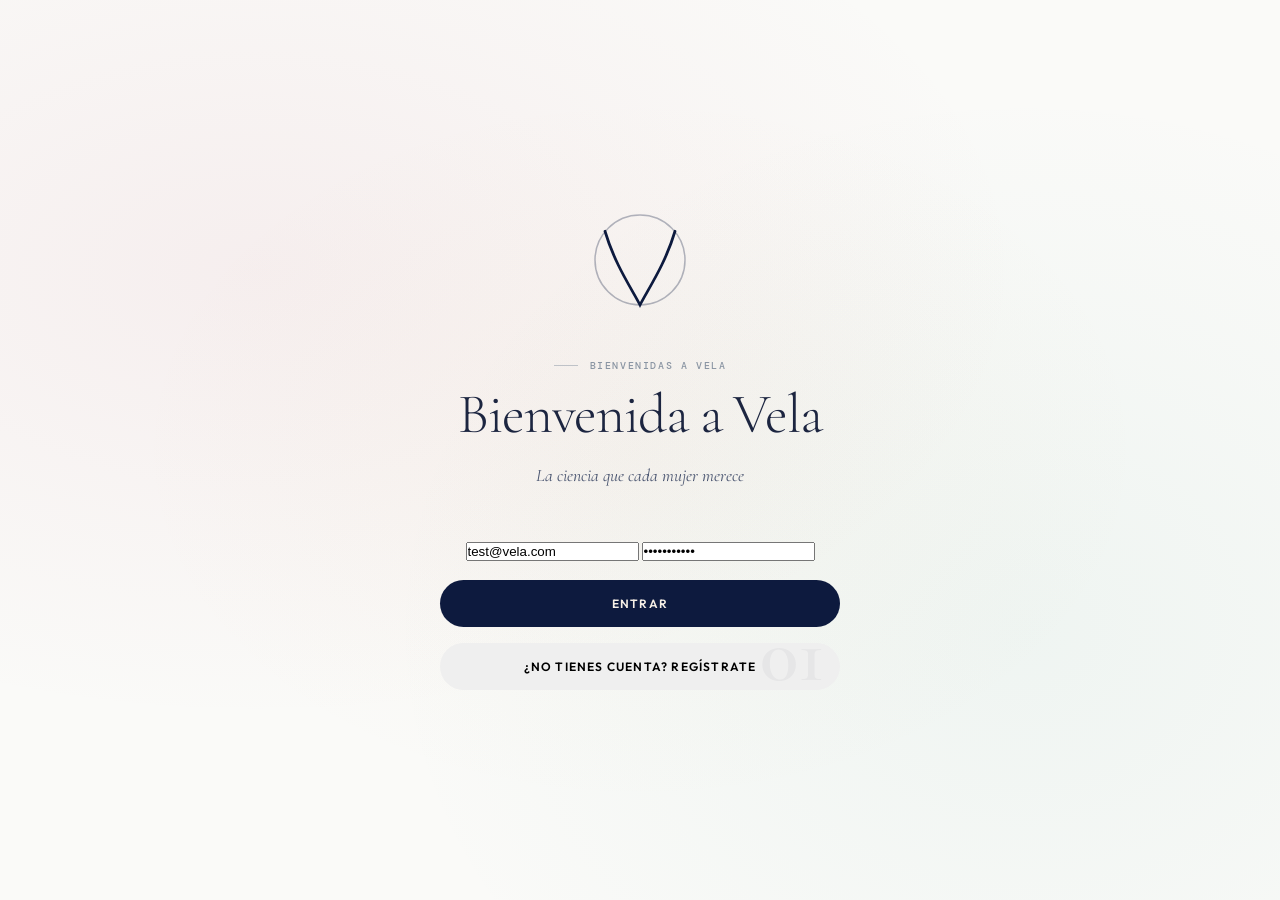
==== index.html @ a9e1105e "rebranding" ====
<!DOCTYPE html>
<html lang="es">

<head>
    <meta charset="UTF-8">
    <meta name="viewport" content="width=device-width, initial-scale=1.0">
    <title>Vela - Login</title>
    <link
        href="https://fonts.googleapis.com/css2?family=Cormorant+Garamond:ital,wght@0,300;0,400;0,500;0,600;1,300;1,400;1,500&family=Outfit:wght@300;400;500;600;700&family=DM+Mono:ital,wght@0,400;0,500;1,400&display=swap"
        rel="stylesheet">
    <link rel="stylesheet" href="css/styles.css">
</head>

<body class="glow-bg">
    <div style="min-height: 100vh; display: flex; align-items: center; justify-content: center; padding: 24px;">
        <div class="reveal" style="max-width: 400px; width: 100%; text-align: center; position: relative;">
            <div class="ghost-text">01</div>
            
            <div style="margin-bottom: 40px;">
                <svg width="100" height="100" viewBox="0 0 80 80" fill="none" xmlns="http://www.w3.org/2000/svg">
                    <circle cx="40" cy="40" r="36" stroke="var(--midnight)" stroke-width="1.2" opacity="0.3" />
                    <path d="M 12 17 C 20 44 34 64 40 76 C 46 64 60 44 68 17" stroke="var(--midnight)"
                        stroke-width="2.2" stroke-linecap="round" fill="none" />
                </svg>
            </div>

            <div class="label" style="justify-content: center;">BIENVENIDAS A VELA</div>
            <h1 data-i18n="auth.welcome">La ciencia que cada mujer merece.</h1>
            <p class="mt-4" style="font-family: var(--serif); font-style: italic; color: var(--slate); font-size: 1.1rem;" data-i18n="auth.subtitle">Designed for her biology.</p>

            <form id="loginForm" style="margin-top: 48px;">
                <input type="email" id="email" placeholder="Email" value="test@vela.com" required
                    data-i18n="auth.email_label">
                <input type="password" id="password" placeholder="Contraseña" value="password123" required
                    data-i18n="auth.password_label">

                <button type="submit" class="btn btn-primary btn-full mt-4" data-i18n="auth.login_btn">Iniciar
                    Sesión</button>
            </form>

            <button class="btn btn-secondary btn-full mt-4" onclick="toggleMode()" data-i18n="auth.register_link">
                ¿No tienes cuenta? Regístrate
            </button>

            <p id="errorMsg" style="color: var(--rose); margin-top: 16px; display: none; font-family: var(--mono); font-size: 11px;"></p>
        </div>
    </div>

    <script src="js/translations.js"></script>
    <script src="js/api.js"></script>
    <script>
        // Initialize global settings (Language/Theme)
        api.initApp();

        // Reveal animation observer
        const observer = new IntersectionObserver(entries => {
            entries.forEach(e => {
                if (e.isIntersecting) {
                    e.target.classList.add('visible');
                    observer.unobserve(e.target);
                }
            });
        }, { threshold: 0.1 });

        document.querySelectorAll('.reveal').forEach(el => observer.observe(el));

        // Check if already logged in
        if (api.getToken()) {
            window.location.href = 'dashboard.html';
        }

        document.getElementById('loginForm').addEventListener('submit', async (e) => {
            e.preventDefault();
            const email = document.getElementById('email').value;
            const password = document.getElementById('password').value;
            const errorMsg = document.getElementById('errorMsg');

            try {
                await api.login(email, password);
                window.location.href = 'dashboard.html';
            } catch (error) {
                errorMsg.textContent = 'ERROR / ' + error.message.toUpperCase();
                errorMsg.style.display = 'block';
            }
        });

        function toggleMode() {
            alert('Registro simplificado: Simplemente usa un nuevo email y se creará la cuenta automáticamente.');
        }
    </script>
</body>

</html>
---- css/styles.css ----
:root {
    /* VELA - Brand Palette */
    --midnight: #0D1A3E;
    --midnight-2: #162050;
    --ivory: #F5EFE6;
    --snow: #FAFAF8;
    --rose: #C4647A;
    --rose-light: #E8A0AE;
    --rose-dark: #9E4A5E;
    --sage: #3D9E8A;
    --sage-light: #7DC4B8;
    --sage-dark: #2A7062;
    --gold: #C9913A;
    --gold-light: #E2B96A;
    --gold-dark: #9A6E28;
    --charcoal: #1C2540;
    --slate: #4A5570;
    --silver: #8A95A3;
    --fog: #D5D9E2;

    /* Theme Mappings */
    --primary-color: var(--midnight);
    --secondary-color: var(--ivory);
    --accent-color: var(--rose);
    --text-color: var(--charcoal);
    --text-light: var(--slate);
    --bg-color: var(--snow);
    --card-bg: var(--ivory);
    --border-color: var(--fog);
    --success-color: var(--sage);
    --warning-color: var(--gold);
    --error-color: var(--rose);

    /* Fonts */
    --serif: 'Cormorant Garamond', Georgia, serif;
    --sans: 'Outfit', system-ui, sans-serif;
    --mono: 'DM Mono', monospace;
}

* {
    box-sizing: border-box;
    margin: 0;
    padding: 0;
}

html {
    scroll-behavior: smooth;
}

body {
    font-family: var(--sans);
    background-color: var(--bg-color);
    color: var(--text-color);
    line-height: 1.6;
    min-height: 100vh;
    display: flex;
    flex-direction: column;
    transition: background-color 0.3s ease, color 0.3s ease;
    -webkit-font-smoothing: antialiased;
}

/* ── PREMIUM TEXTURES ─────────────────────────────── */
.glow-bg {
    position: relative;
    overflow: hidden;
}

.glow-bg::before {
    content: '';
    position: absolute;
    inset: 0;
    background:
        radial-gradient(ellipse 60% 50% at 20% 30%, rgba(196, 100, 122, 0.08), transparent),
        radial-gradient(ellipse 50% 60% at 80% 70%, rgba(61, 158, 138, 0.06), transparent),
        radial-gradient(ellipse 40% 40% at 50% 50%, rgba(201, 145, 58, 0.04), transparent);
    pointer-events: none;
    z-index: 0;
}

/* ── LAYOUT ───────────────────────────────────────── */
.container {
    width: 100%;
    max-width: 500px;
    margin: 0 auto;
    padding: 24px 20px;
}

.flex-grid {
    display: grid;
    grid-template-columns: repeat(3, 1fr);
    gap: 12px;
    margin-bottom: 24px;
}

/* ── TYPOGRAPHY ───────────────────────────────────── */
h1, .t-display {
    font-family: var(--serif);
    font-weight: 300;
    line-height: 1.0;
    letter-spacing: -0.02em;
    margin-bottom: 1.25rem;
    font-size: clamp(34px, 10vw, 56px);
}

h2, .t-headline {
    font-family: var(--serif);
    font-weight: 400;
    line-height: 1.1;
    letter-spacing: -0.015em;
    margin-bottom: 1rem;
    font-size: clamp(26px, 6vw, 36px);
}

h3, .t-title {
    font-family: var(--serif);
    font-weight: 500;
    line-height: 1.2;
    margin-bottom: 0.75rem;
    font-size: clamp(18px, 4vw, 24px);
}

.label {
    font-family: var(--mono);
    font-size: 10px;
    font-weight: 500;
    letter-spacing: 0.16em;
    text-transform: uppercase;
    color: var(--silver);
    margin-bottom: 0.75rem;
    display: flex;
    align-items: center;
    gap: 12px;
}

.label::before {
    content: '';
    display: inline-block;
    width: 24px;
    height: 1px;
    background: var(--silver);
    opacity: 0.5;
}

/* ── COMPONENTS ────────────────────────────────────── */
.card {
    background: var(--ivory);
    border-radius: 20px;
    border: 1px solid var(--fog);
    padding: 24px;
    margin-bottom: 20px;
    transition: all 0.35s cubic-bezier(0.16, 1, 0.3, 1);
    position: relative;
    overflow: hidden;
}

.clickable {
    cursor: pointer;
}

.card:active {
    transform: scale(0.98);
    background: #EDE8DF;
}

.ghost-text {
    position: absolute;
    bottom: -5px;
    right: 15px;
    font-family: var(--serif);
    font-size: clamp(40px, 15vw, 80px);
    font-weight: 600;
    color: rgba(13, 26, 62, 0.04);
    line-height: 1;
    user-select: none;
    pointer-events: none;
}

.btn {
    font-family: var(--sans);
    font-size: 0.75rem;
    font-weight: 600;
    letter-spacing: 0.1em;
    padding: 16px 24px;
    border-radius: 100px;
    border: none;
    cursor: pointer;
    transition: all 0.4s cubic-bezier(0.16, 1, 0.3, 1);
    display: inline-block;
    text-align: center;
    text-decoration: none;
    text-transform: uppercase;
    width: auto;
}

.btn-full {
    display: block;
    width: 100%;
}

.btn-primary {
    background: var(--midnight);
    color: var(--ivory);
}

.btn-primary:hover {
    background: var(--midnight-2);
}

/* ── NAVIGATION ───────────────────────────────────── */
.tab-bar {
    position: fixed;
    bottom: 0;
    left: 0;
    right: 0;
    background: rgba(245, 239, 230, 0.9);
    backdrop-filter: blur(20px);
    -webkit-backdrop-filter: blur(20px);
    border-top: 1px solid rgba(13, 26, 62, 0.08);
    display: flex;
    justify-content: space-around;
    padding: 12px 12px calc(12px + env(safe-area-inset-bottom, 10px));
    z-index: 1000;
}

.tab-btn {
    background: none;
    border: none;
    display: flex;
    flex-direction: column;
    align-items: center;
    cursor: pointer;
    flex: 1;
    color: var(--slate);
    transition: all 0.3s ease;
    gap: 6px;
}

.tab-icon {
    font-size: 20px;
    transition: transform 0.3s ease;
    opacity: 0.7;
}

.tab-btn.active {
    color: var(--midnight);
}

.tab-btn.active .tab-icon {
    transform: translateY(-2px);
    opacity: 1;
}

.tab-label {
    font-size: 9px;
    font-weight: 600;
    text-transform: uppercase;
    letter-spacing: 0.1em;
}

/* ── ANIMATIONS ────────────────────────────────────── */
.reveal {
    opacity: 0;
    transform: translateY(15px);
    transition: all 0.9s cubic-bezier(0.16, 1, 0.3, 1);
}

.reveal.visible {
    opacity: 1;
    transform: translateY(0);
}

@keyframes scrollLine {
    0%, 100% { transform: scaleY(1); opacity: 1; }
    50% { transform: scaleY(0.5); opacity: 0.4; }
}

.scroll-line {
    width: 1px;
    height: 40px;
    background: linear-gradient(to bottom, var(--silver), transparent);
    animation: scrollLine 2s ease-in-out infinite;
}

/* ── UTILITIES ─────────────────────────────────────── */
.hidden { display: none !important; }
.text-center { text-align: center; }
.mt-4 { margin-top: 1rem; }
.mb-4 { margin-bottom: 1rem; }
.p-relative { position: relative; }
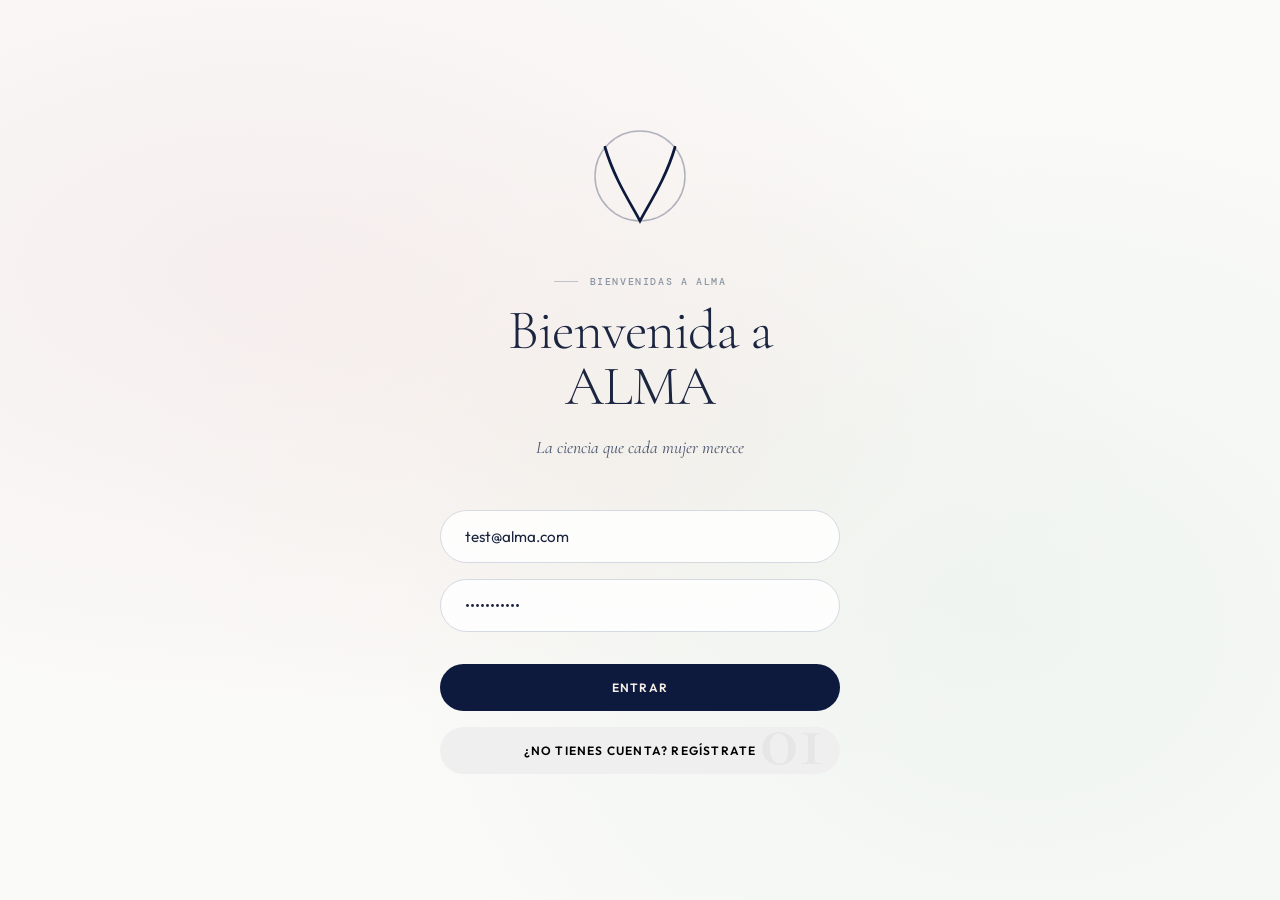
==== commit 55363300: "feat: rebranding completo a ALMA e internacionalización" ====
--- a/index.html
+++ b/index.html
@@ -4,7 +4,7 @@
 <head>
     <meta charset="UTF-8">
     <meta name="viewport" content="width=device-width, initial-scale=1.0">
-    <title>Vela - Login</title>
+    <title>ALMA — Login</title>
     <link
         href="https://fonts.googleapis.com/css2?family=Cormorant+Garamond:ital,wght@0,300;0,400;0,500;0,600;1,300;1,400;1,500&family=Outfit:wght@300;400;500;600;700&family=DM+Mono:ital,wght@0,400;0,500;1,400&display=swap"
         rel="stylesheet">
@@ -24,12 +24,12 @@
                 </svg>
             </div>
 
-            <div class="label" style="justify-content: center;">BIENVENIDAS A VELA</div>
+            <div class="label" style="justify-content: center;">BIENVENIDAS A ALMA</div>
             <h1 data-i18n="auth.welcome">La ciencia que cada mujer merece.</h1>
             <p class="mt-4" style="font-family: var(--serif); font-style: italic; color: var(--slate); font-size: 1.1rem;" data-i18n="auth.subtitle">Designed for her biology.</p>
 
             <form id="loginForm" style="margin-top: 48px;">
-                <input type="email" id="email" placeholder="Email" value="test@vela.com" required
+                <input type="email" id="email" placeholder="Email" value="test@alma.com" required
                     data-i18n="auth.email_label">
                 <input type="password" id="password" placeholder="Contraseña" value="password123" required
                     data-i18n="auth.password_label">
--- a/css/styles.css
+++ b/css/styles.css
@@ -153,6 +153,50 @@
     overflow: hidden;
 }
 
+/* Inputs & Forms */
+input[type="text"],
+input[type="email"],
+input[type="password"],
+input[type="number"],
+input[type="date"],
+select {
+    width: 100%;
+    padding: 16px 24px;
+    border-radius: 100px; /* pill styling matching buttons */
+    border: 1px solid var(--border-color);
+    background: rgba(255, 255, 255, 0.85);
+    color: var(--text-color);
+    font-family: var(--sans);
+    font-size: 0.95rem;
+    margin-bottom: 16px;
+    outline: none;
+    transition: all 0.3s cubic-bezier(0.16, 1, 0.3, 1);
+    -webkit-appearance: none;
+    appearance: none;
+}
+
+/* Specific styling for dates and selects which need a bit more space or different radius */
+input[type="date"],
+select {
+    border-radius: 16px; /* slightly less rounded for date pickers/dropdowns to look better */
+}
+
+input[type="text"]:focus,
+input[type="email"]:focus,
+input[type="password"]:focus,
+input[type="number"]:focus,
+input[type="date"]:focus,
+select:focus {
+    border-color: var(--primary-color);
+    background: #ffffff;
+    box-shadow: 0 0 0 3px rgba(13, 26, 62, 0.08);
+}
+
+input::placeholder {
+    color: var(--silver);
+    opacity: 0.8;
+}
+
 .clickable {
     cursor: pointer;
 }
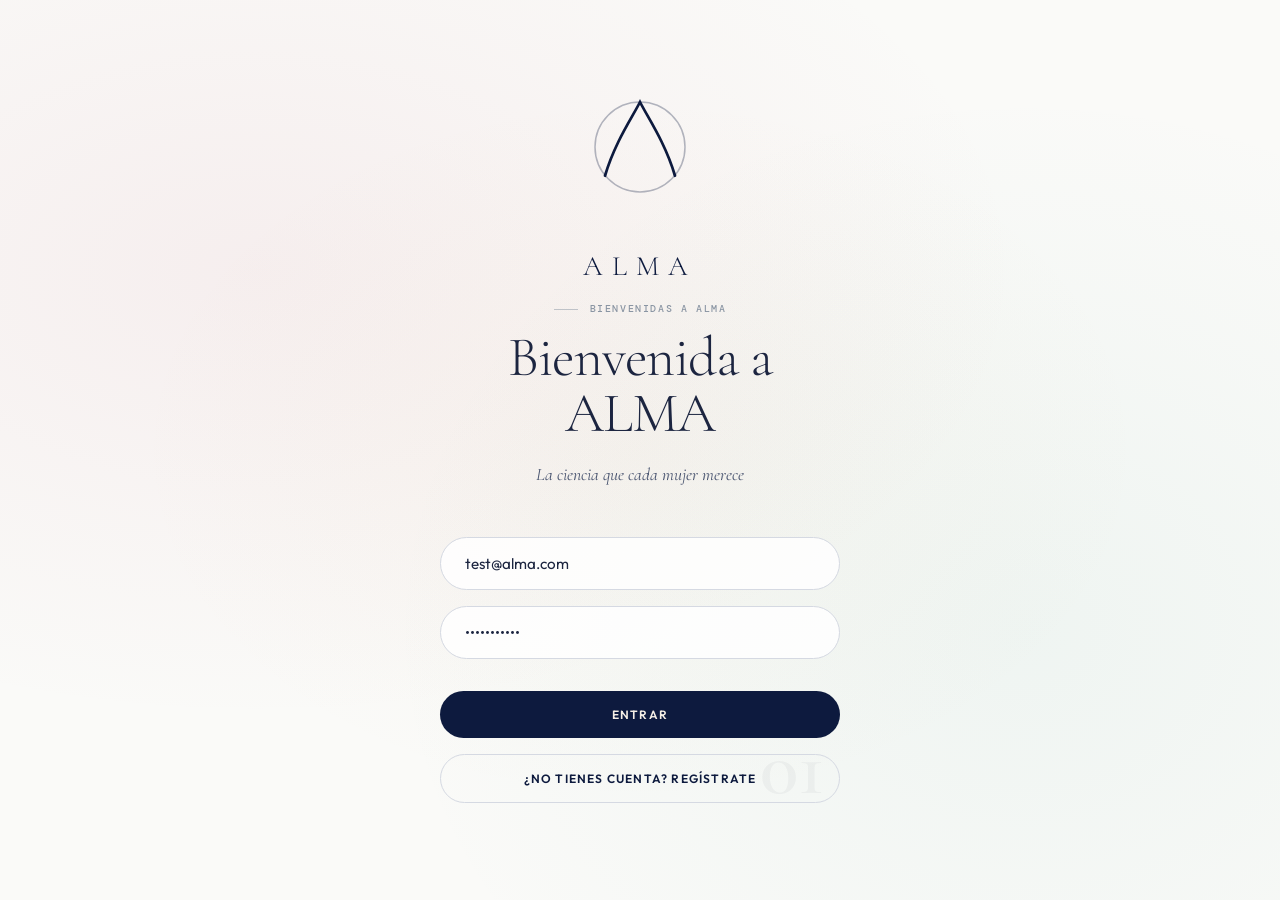
==== commit 5ece6a46: "feat: aplicar el branding de ALMA en la PWA y globalizar el CSS El logo tenía el símbolo invertido e" ====
--- a/index.html
+++ b/index.html
@@ -8,6 +8,8 @@
     <link
         href="https://fonts.googleapis.com/css2?family=Cormorant+Garamond:ital,wght@0,300;0,400;0,500;0,600;1,300;1,400;1,500&family=Outfit:wght@300;400;500;600;700&family=DM+Mono:ital,wght@0,400;0,500;1,400&display=swap"
         rel="stylesheet">
+    <link rel="icon" type="image/svg+xml" href="assets/favicon.svg">
+    <link rel="alternate icon" href="assets/favicon.ico">
     <link rel="stylesheet" href="css/styles.css">
 </head>
 
@@ -19,10 +21,12 @@
             <div style="margin-bottom: 40px;">
                 <svg width="100" height="100" viewBox="0 0 80 80" fill="none" xmlns="http://www.w3.org/2000/svg">
                     <circle cx="40" cy="40" r="36" stroke="var(--midnight)" stroke-width="1.2" opacity="0.3" />
-                    <path d="M 12 17 C 20 44 34 64 40 76 C 46 64 60 44 68 17" stroke="var(--midnight)"
+                    <path d="M 12 63 C 20 36 34 16 40 4 C 46 16 60 36 68 63" stroke="var(--midnight)"
                         stroke-width="2.2" stroke-linecap="round" fill="none" />
                 </svg>
             </div>
+
+            <div style="font-family: var(--serif); font-weight: 300; font-size: 28px; letter-spacing: 0.32em; text-transform: uppercase; color: var(--midnight); margin-bottom: 12px;">ALMA</div>
 
             <div class="label" style="justify-content: center;">BIENVENIDAS A ALMA</div>
             <h1 data-i18n="auth.welcome">La ciencia que cada mujer merece.</h1>
@@ -42,10 +46,11 @@
                 ¿No tienes cuenta? Regístrate
             </button>
 
-            <p id="errorMsg" style="color: var(--rose); margin-top: 16px; display: none; font-family: var(--mono); font-size: 11px;"></p>
+            <p id="errorMsg" style="color: var(--error-color); margin-top: 16px; display: none; font-family: var(--mono); font-size: 11px;"></p>
         </div>
     </div>
 
+    <script src="js/config.js"></script>
     <script src="js/translations.js"></script>
     <script src="js/api.js"></script>
     <script>
--- a/css/styles.css
+++ b/css/styles.css
@@ -1,5 +1,5 @@
 :root {
-    /* VELA - Brand Palette */
+    /* ALMA - Brand Palette */
     --midnight: #0D1A3E;
     --midnight-2: #162050;
     --ivory: #F5EFE6;
@@ -18,6 +18,13 @@
     --silver: #8A95A3;
     --fog: #D5D9E2;
 
+    /* Danger es un rojo propio, deliberadamente distinto de Rose: el manual
+       reserva Rose para "salud, vitalidad", no para alarma. Mismo tono que
+       admin-panel (#A23B32, 6.3:1 de contraste sobre Snow) para que las dos
+       apps hablen el mismo idioma de marca. */
+    --danger: #A23B32;
+    --danger-light: #C96F67;
+
     /* Theme Mappings */
     --primary-color: var(--midnight);
     --secondary-color: var(--ivory);
@@ -25,11 +32,12 @@
     --text-color: var(--charcoal);
     --text-light: var(--slate);
     --bg-color: var(--snow);
-    --card-bg: var(--ivory);
+    --card-bg: #ffffff;
     --border-color: var(--fog);
     --success-color: var(--sage);
     --warning-color: var(--gold);
-    --error-color: var(--rose);
+    --error-color: var(--danger);
+    --info-color: var(--midnight);
 
     /* Fonts */
     --serif: 'Cormorant Garamond', Georgia, serif;
@@ -143,7 +151,7 @@
 
 /* ── COMPONENTS ────────────────────────────────────── */
 .card {
-    background: var(--ivory);
+    background: var(--card-bg);
     border-radius: 20px;
     border: 1px solid var(--fog);
     padding: 24px;
@@ -188,7 +196,7 @@
 input[type="date"]:focus,
 select:focus {
     border-color: var(--primary-color);
-    background: #ffffff;
+    background: var(--card-bg);
     box-shadow: 0 0 0 3px rgba(13, 26, 62, 0.08);
 }
 
@@ -203,7 +211,7 @@
 
 .card:active {
     transform: scale(0.98);
-    background: #EDE8DF;
+    background: var(--snow);
 }
 
 .ghost-text {
@@ -250,6 +258,41 @@
     background: var(--midnight-2);
 }
 
+/* Se usaba en 7 páginas (incluido el login) sin estar definida en
+   ningún lado: el botón salía sin color de fondo ni de texto. */
+.btn-secondary {
+    background: transparent;
+    color: var(--midnight);
+    border: 1px solid var(--border-color);
+}
+
+.btn-secondary:hover {
+    background: rgba(13, 26, 62, 0.04);
+    border-color: var(--midnight);
+}
+
+/* Botón circular de ícono — hoy siempre es la flecha "atrás" de las
+   barras superiores, usado suelto (sin .btn). Mismo bug que btn-secondary. */
+.btn-icon {
+    display: inline-flex;
+    align-items: center;
+    justify-content: center;
+    width: 44px;
+    height: 44px;
+    border-radius: 50%;
+    border: 1px solid var(--border-color);
+    background: var(--card-bg);
+    color: var(--text-color);
+    font-size: 1.1rem;
+    cursor: pointer;
+    transition: all 0.3s cubic-bezier(0.16, 1, 0.3, 1);
+}
+
+.btn-icon:hover {
+    background: var(--snow);
+    border-color: var(--midnight);
+}
+
 /* ── NAVIGATION ───────────────────────────────────── */
 .tab-bar {
     position: fixed;
